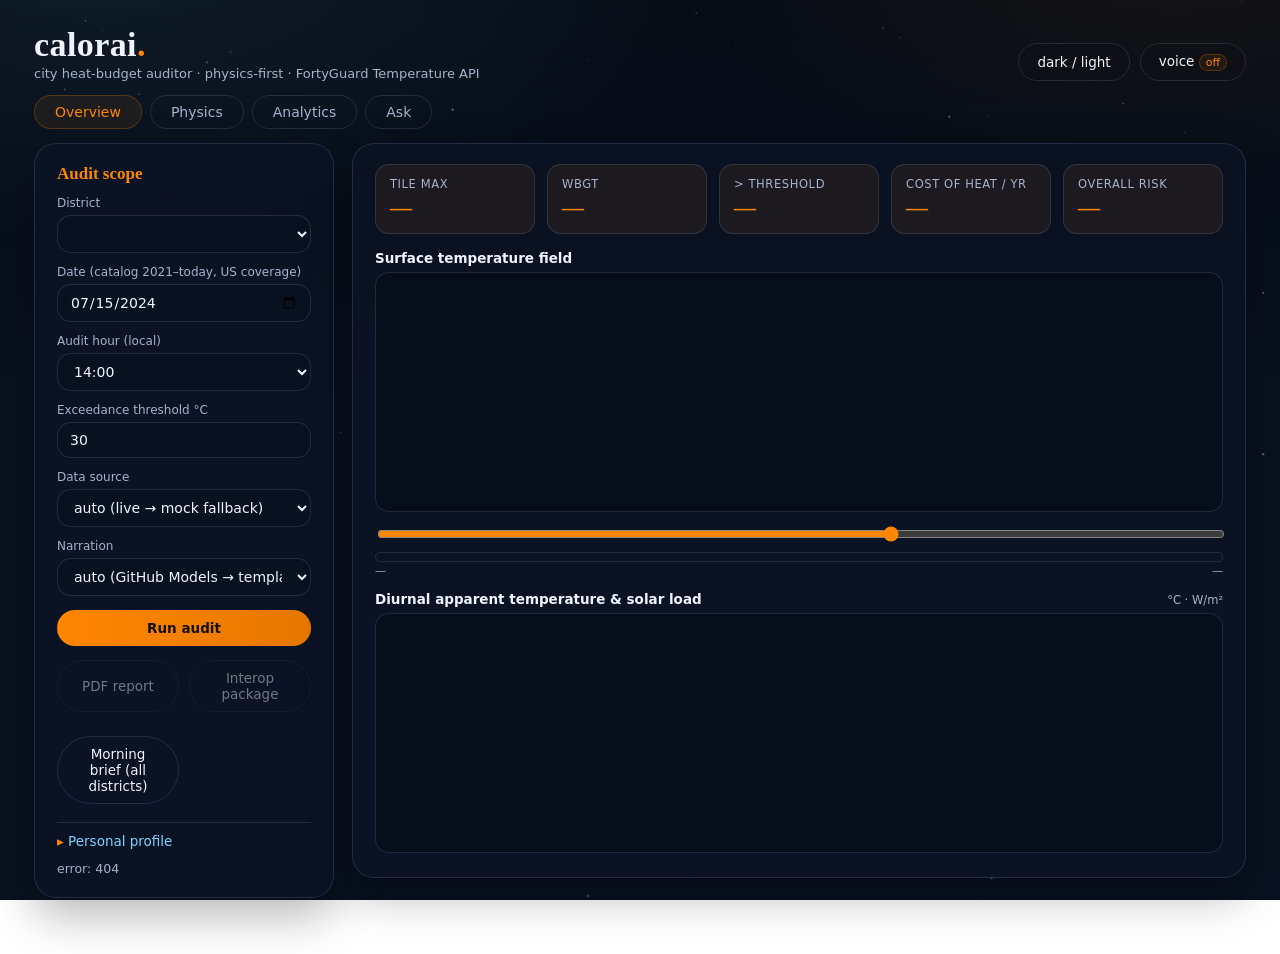
==== ui/index.html @ a7e8d100 "UHI prevalence: where is the island strongest and why analyst/uhi: 5-axis score (intensity 30, exten" ====
<!DOCTYPE html>
<html lang="en" data-theme="dark">
<head>
<meta charset="utf-8">
<meta name="viewport" content="width=device-width, initial-scale=1">
<title>calorai — City Heat-Budget Auditor</title>
<link rel="stylesheet" href="/ui/app.css">
<link rel="icon" href="data:image/svg+xml,<svg xmlns='http://www.w3.org/2000/svg' viewBox='0 0 32 32'><circle cx='16' cy='16' r='13' fill='%23ff8600'/></svg>">
</head>
<body>
<canvas id="starfield" aria-hidden="true"></canvas>

<header class="topbar">
  <div class="brand">
    <h1>calorai<span class="dot">.</span></h1>
    <p class="tagline">city heat-budget auditor · physics-first · FortyGuard Temperature API</p>
  </div>
  <div class="top-actions">
    <button id="theme" class="pill ghost" title="toggle light/dark">dark / light</button>
    <button id="voiceToggle" class="pill ghost" title="spoken answers">voice <span class="pill-badge" id="voiceState">off</span></button>
  </div>
</header>

<nav class="tabs" aria-label="dashboard acts">
  <button class="tab active" data-act="overview">Overview</button>
  <button class="tab" data-act="physics">Physics</button>
  <button class="tab" data-act="analytics">Analytics</button>
  <button class="tab" data-act="ask">Ask</button>
</nav>

<main>
  <section id="act-overview" class="act">
    <aside class="controls panel">
      <h2>Audit scope</h2>
      <label for="district">District</label>
      <select id="district"></select>
      <label for="date">Date (catalog 2021–today, US coverage)</label>
      <input id="date" type="date" value="2024-07-15">
      <label for="hour">Audit hour (local)</label>
      <select id="hour"></select>
      <label for="threshold">Exceedance threshold °C</label>
      <input id="threshold" type="number" min="20" max="50" step="0.5" value="30">
      <label for="source">Data source</label>
      <select id="source">
        <option value="auto">auto (live → mock fallback)</option>
        <option value="mock">mock (offline demo)</option>
      </select>
      <label for="narration">Narration</label>
      <select id="narration">
        <option value="auto">auto (GitHub Models → template)</option>
        <option value="template">template (deterministic)</option>
        <option value="none">none (raw JSON)</option>
      </select>
      <button id="run" class="pill primary">Run audit</button>
      <div class="control-buttons">
        <button id="pdf" class="pill ghost" disabled>PDF report</button>
        <button id="export" class="pill ghost" disabled>Interop package</button>
        <button id="brief" class="pill ghost">Morning brief (all districts)</button>
      </div>
      <details class="profile" id="profilePanel">
        <summary>Personal profile</summary>
        <label for="units">Temperature units</label>
        <select id="units"><option value="c">°C</option><option value="f">°F</option></select>
        <label for="intensity">Work intensity</label>
        <select id="intensity">
          <option value="light">light</option>
          <option value="moderate" selected>moderate</option>
          <option value="heavy">heavy</option>
        </select>
        <label for="homeDistrict">Home district</label>
        <select id="homeDistrict"><option value="">— none —</option></select>
        <p class="hint">Personalizes spoken answers, units, risk framing and defaults. Stored only in this browser.</p>
      </details>
      <div id="status" class="status"></div>
    </aside>
    <div class="stage panel">
      <div class="stat-row">
        <div class="stat"><span class="stat-label">Tile max</span><span class="stat-value" id="sMax">—</span></div>
        <div class="stat"><span class="stat-label">WBGT</span><span class="stat-value" id="sWbgt">—</span></div>
        <div class="stat"><span class="stat-label">> threshold</span><span class="stat-value" id="sHrs">—</span></div>
        <div class="stat"><span class="stat-label">Cost of heat / yr</span><span class="stat-value" id="sCost">—</span></div>
        <div class="stat"><span class="stat-label">Overall risk</span><span class="stat-value" id="sRisk">—</span></div>
      </div>
      <div class="chart-head">
        <span class="chart-title">Surface temperature field</span>
        <span class="chart-note" id="hmLabel"></span>
      </div>
      <canvas id="heatmap" class="chart"></canvas>
      <input id="hmSlider" type="range" min="0" max="23" value="14" class="slider">
      <div class="legend">
        <span class="legend-bar" id="hmLegend"></span>
        <div class="legend-labels"><span id="hmMin">—</span><span id="hmMax">—</span></div>
      </div>
      <div class="chart-head">
        <span class="chart-title">Diurnal apparent temperature & solar load</span>
        <span class="chart-note" id="dNote">°C · W/m²</span>
      </div>
      <canvas id="diurnal" class="chart"></canvas>
    </div>
  </section>

  <section id="act-physics" class="act" hidden>
    <div class="grid-2">
      <div class="panel">
        <div class="chart-head">
          <span class="chart-title">Thermal-wind circulation</span>
          <span class="chart-note" id="circNote"></span>
        </div>
        <canvas id="circulation" class="chart tall"></canvas>
        <div class="kv" id="circKv"></div>
      </div>
      <div class="panel">
        <div class="chart-head"><span class="chart-title">Energy balance at the audit hour</span><span class="chart-note">W/m²</span></div>
        <canvas id="energy" class="chart"></canvas>
        <div class="chart-head"><span class="chart-title">Downburst wet-bulb depression</span><span class="chart-note">24 h · K</span></div>
        <canvas id="downburst" class="chart"></canvas>
      </div>
    </div>
    <div class="panel response-panel">
      <h2>Responder plan</h2>
      <div id="responseBody" class="response-body"></div>
    </div>
  </section>

  <section id="act-analytics" class="act" hidden>
    <div class="grid-2">
      <div class="panel">
        <div class="chart-head"><span class="chart-title">Tile temperature distribution</span><span class="chart-note" id="histNote"></span></div>
        <canvas id="histogram" class="chart"></canvas>
        <div class="kv" id="histKv"></div>
      </div>
      <div class="panel">
        <div class="chart-head"><span class="chart-title">Hourly tile spread</span><span class="chart-note">reconstructed · °C</span></div>
        <canvas id="hourly" class="chart"></canvas>
      </div>
      <div class="panel">
        <div class="chart-head"><span class="chart-title">Radial UHI cross-section</span><span class="chart-note" id="radialNote"></span></div>
        <canvas id="radial" class="chart"></canvas>
      </div>
      <div class="panel">
        <div class="chart-head"><span class="chart-title">Percentiles & outliers</span></div>
        <div id="percentileBody" class="kv-table"></div>
        <div id="anomalyBody" class="anomaly-list"></div>
      </div>
      <div class="panel equity-panel">
        <h2>Heat equity</h2>
        <div id="equityBody" class="kv-table"></div>
      </div>
      <div class="panel" style="border:1.5px solid #c2600a">
        <h2>UHI prevalence — where is the island strongest?</h2>
        <div id="uhiBody" class="kv-table"></div>
        <p class="hint">Intensity (core+mean) 30 · Extent 15 · Distribution 20 · Morphology 15 · Persistence 20 — <a href="/api/uhi" target="_blank" rel="noopener">full ranking /api/uhi</a></p>
      </div>
      <div class="panel">
        <h2>Alerts (Sentinel R1–R11)</h2>
        <div id="alertsBody" class="alerts"></div>
      </div>
      <div class="panel">
        <h2>What-if cool roof (albedo 0.50 on hottest 20%)</h2>
        <div id="whatifBody" class="kv-table"></div>
      </div>
      <div class="panel">
        <h2>Work-rest schedule (24h WBGT → OSHA)</h2>
        <div id="scheduleBody" class="kv-table"></div>
      </div>
      <div class="panel">
        <h2>Synoptic risk — heat-wave / dome / fire weather</h2>
        <div id="synopticBody" class="kv-table"></div>
        <canvas id="synopticChart" class="chart"></canvas>
      </div>
      <div class="panel">
        <h2>Street-level landcover evidence</h2>
        <div id="landcoverBody" class="kv-table"></div>
      </div>
      <div class="panel">
        <h2>Elevation & lapse correction</h2>
        <div id="elevationBody" class="kv-table"></div>
      </div>
      <div class="panel">
        <h2>3D terrain — Re:Earth free (toggle 2.5D Phoenix / 3D Manhattan)</h2>
        <div style="display:flex;gap:8px;margin-bottom:8px">
          <button id="modeMaplibre" class="pill primary">2.5D (Phoenix)</button>
          <button id="modeCesium" class="pill ghost">3D Globe (Manhattan)</button>
        </div>
        <div id="terrainBody" class="kv-table"></div>
        <canvas id="terrainPreview" class="chart" style="height:180px"></canvas>
        <p class="hint">MapLibre raster-dem + Cesium quantized-mesh both from https://terrain.reearth.land — no Google key. Heat drape is the FortyGuard tcm field.</p>
      </div>
      <div class="panel">
        <h2>Flight overlay — ISA + density altitude + geostrophic thermal wind</h2>
        <div id="flightBody" class="kv-table"></div>
      </div>
    </div>
  </section>

  <section id="act-ask" class="act" hidden>
    <div class="panel chat-panel">
      <h2>Ask the agent</h2>
      <div id="chatLog" class="chat-log"></div>
      <div class="chat-input-row">
        <textarea id="ask" rows="2" placeholder="plan tomorrow for Maryvale — misting, worker risk, wind, cost"></textarea>
        <button id="mic" class="pill ghost mic" title="voice input" aria-label="voice input">🎙</button>
        <button id="askbtn" class="pill primary">Ask</button>
      </div>
      <div id="tracePanel" class="trace hidden"></div>
      <p class="hint" id="voiceHint"></p>
    </div>
  </section>
</main>

<footer class="foot"><span id="provenance"></span></footer>

<script src="/ui/app.js"></script>
</body>
</html>
---- ui/app.css ----
/* calorai — design language ported from Philosophiae_Quanta
   (dark navy, glass panels, serif display, cyan/amber accents,
   starfield, pills, fade-up). Vanilla CSS: no framework, no CDN. */

:root {
  --bg: #08111f;
  --bg-deep: #050b15;
  --fg: #eff4ff;
  --panel: rgba(12, 20, 37, 0.82);
  --line: rgba(145, 168, 214, 0.18);
  --muted: #a7b3cc;
  --accent: #7dd3fc;
  --amber: #ff8600;
  --amber-hover: #e67800;
  --amber-subtle: rgba(255, 134, 0, 0.08);
  --amber-line: rgba(255, 134, 0, 0.25);
  --ok: #4cd98d;
  --hot: #ff5d5d;
  --font-display: Georgia, "Times New Roman", serif;
  --font-body: ui-sans-serif, system-ui, "Segoe UI", sans-serif;
  --radius: 22px;
  --radius-sm: 14px;
}

html[data-theme="light"] {
  --bg: #eef2f8;
  --bg-deep: #e3eaf4;
  --fg: #16283f;
  --panel: rgba(255, 255, 255, 0.78);
  --line: rgba(30, 58, 95, 0.16);
  --muted: #5a6a7a;
  --amber-subtle: rgba(255, 134, 0, 0.1);
}

* { box-sizing: border-box; }

html, body { height: 100%; }

body {
  margin: 0;
  font-family: var(--font-body);
  color: var(--fg);
  background:
    radial-gradient(1100px 550px at 8% -10%, rgba(125, 211, 252, 0.10), transparent 60%),
    radial-gradient(950px 480px at 92% -8%, rgba(255, 134, 0, 0.08), transparent 55%),
    linear-gradient(180deg, var(--bg-deep), var(--bg) 45%);
  background-attachment: fixed;
  min-height: 100vh;
}

#starfield {
  position: fixed;
  inset: 0;
  z-index: 0;
  pointer-events: none;
}

main, header, nav, footer { position: relative; z-index: 1; }

/* ------------------------------------------------------------- topbar */

.topbar {
  display: flex;
  align-items: flex-end;
  justify-content: space-between;
  gap: 16px;
  padding: 26px 34px 14px;
  flex-wrap: wrap;
}

.brand h1 {
  margin: 0;
  font-family: var(--font-display);
  font-size: 34px;
  font-weight: 600;
  letter-spacing: 0.4px;
  color: var(--fg);
}

.brand h1 .dot { color: var(--amber); }

.tagline { margin: 2px 0 0; color: var(--muted); font-size: 13px; }

.top-actions { display: flex; gap: 10px; }

/* --------------------------------------------------------------- pills */

.pill {
  border: 1px solid var(--line);
  border-radius: 999px;
  padding: 9px 18px;
  font-size: 13.5px;
  font-family: var(--font-body);
  color: var(--fg);
  background: var(--panel);
  backdrop-filter: blur(12px);
  cursor: pointer;
  transition: border-color 0.2s, background 0.2s, transform 0.1s;
}

.pill:hover { border-color: var(--amber-line); }

.pill:active { transform: scale(0.98); }

.pill.primary {
  background: linear-gradient(90deg, var(--amber), var(--amber-hover));
  border-color: transparent;
  color: #14100a;
  font-weight: 700;
}

.pill.primary:hover { filter: brightness(1.06); }

.pill.primary:disabled, .pill.ghost:disabled { opacity: 0.45; cursor: wait; }

.pill.ghost { background: transparent; }

.pill-badge {
  display: inline-block;
  min-width: 26px;
  padding: 1px 6px;
  border-radius: 999px;
  font-size: 11px;
  background: var(--amber-subtle);
  color: var(--amber);
  border: 1px solid var(--amber-line);
  text-align: center;
}

/* ---------------------------------------------------------------- tabs */

.tabs {
  display: flex;
  gap: 8px;
  padding: 0 34px 14px;
}

.tab {
  border: 1px solid var(--line);
  border-radius: 999px;
  padding: 8px 20px;
  background: transparent;
  color: var(--muted);
  font-size: 14px;
  font-family: var(--font-body);
  cursor: pointer;
  transition: all 0.2s;
}

.tab:hover { color: var(--fg); }

.tab.active {
  background: var(--amber-subtle);
  border-color: var(--amber-line);
  color: var(--amber);
}

/* --------------------------------------------------------------- panels */

main { padding: 0 34px 30px; }

.panel {
  background: var(--panel);
  border: 1px solid var(--line);
  border-radius: var(--radius);
  padding: 20px 22px;
  backdrop-filter: blur(18px);
  -webkit-backdrop-filter: blur(18px);
  box-shadow: 0 18px 46px rgba(0, 0, 0, 0.28);
  animation: fadeUp 0.45s ease both;
}

@keyframes fadeUp {
  from { opacity: 0; transform: translateY(10px); }
  to { opacity: 1; transform: none; }
}

.panel h2 {
  margin: 0 0 12px;
  font-family: var(--font-display);
  font-size: 17px;
  font-weight: 600;
  color: var(--amber);
}

#act-overview { display: grid; grid-template-columns: 300px 1fr; gap: 18px; align-items: start; }

.grid-2 { display: grid; grid-template-columns: 1fr 1fr; gap: 18px; align-items: start; }

@media (max-width: 1024px) {
  #act-overview, .grid-2 { grid-template-columns: 1fr; }
}

/* -------------------------------------------------------------- controls */

.controls label {
  display: block;
  font-size: 12px;
  color: var(--muted);
  margin: 12px 0 5px;
}

.controls select, .controls input, .chat-input-row textarea {
  width: 100%;
  padding: 9px 12px;
  border-radius: var(--radius-sm);
  border: 1px solid var(--line);
  background: rgba(8, 17, 31, 0.55);
  color: var(--fg);
  font-size: 14px;
  font-family: var(--font-body);
}

html[data-theme="light"] .controls select,
html[data-theme="light"] .controls input,
html[data-theme="light"] .chat-input-row textarea { background: rgba(255, 255, 255, 0.7); }

.controls button { width: 100%; margin-top: 14px; }

.control-buttons { display: grid; grid-template-columns: 1fr 1fr; gap: 10px; }

.control-buttons .pill { margin-top: 14px; width: 100%; }

details.profile { margin-top: 18px; border-top: 1px solid var(--line); padding-top: 10px; }

details.profile summary {
  cursor: pointer;
  color: var(--accent);
  font-size: 13.5px;
  list-style: none;
}

details.profile summary::before { content: "▸ "; color: var(--amber); }

details.profile[open] summary::before { content: "▾ "; }

.hint { color: var(--muted); font-size: 12px; line-height: 1.5; margin: 10px 0 0; }

.status { min-height: 16px; margin-top: 12px; font-size: 12.5px; color: var(--muted); }

/* ---------------------------------------------------------------- stats */

.stat-row {
  display: grid;
  grid-template-columns: repeat(5, 1fr);
  gap: 12px;
  margin-bottom: 16px;
}

.stat {
  border: 1px solid var(--line);
  border-radius: var(--radius-sm);
  padding: 12px 14px;
  background: var(--amber-subtle);
  display: flex;
  flex-direction: column;
  gap: 4px;
}

.stat-label { font-size: 11.5px; color: var(--muted); text-transform: uppercase; letter-spacing: 0.6px; }

.stat-value {
  font-family: var(--font-display);
  font-size: 22px;
  color: var(--amber);
  font-weight: 600;
}

@media (max-width: 640px) { .stat-row { grid-template-columns: 1fr 1fr; } }

/* ---------------------------------------------------------------- charts */

.chart-head {
  display: flex;
  justify-content: space-between;
  align-items: baseline;
  margin: 14px 0 6px;
  gap: 10px;
}

.chart-title { font-size: 13.5px; color: var(--fg); font-weight: 600; }

.chart-note { font-size: 11.5px; color: var(--muted); }

.chart {
  width: 100%;
  height: 240px;
  border: 1px solid var(--line);
  border-radius: var(--radius-sm);
  background: rgba(5, 11, 21, 0.5);
}

.chart.tall { height: 300px; }

html[data-theme="light"] .chart { background: rgba(255, 255, 255, 0.6); }

.slider {
  width: 100%;
  accent-color: var(--amber);
  margin-top: 10px;
}

.legend { margin-top: 6px; }

.legend-bar {
  display: block;
  height: 10px;
  border-radius: 999px;
  border: 1px solid var(--line);
}

.legend-labels { display: flex; justify-content: space-between; font-size: 11px; color: var(--muted); margin-top: 2px; }

/* ------------------------------------------------------------------- kv */

.kv { margin-top: 12px; font-size: 13px; display: grid; gap: 4px; }

.kv div { display: flex; justify-content: space-between; gap: 12px; border-bottom: 1px dashed var(--line); padding: 3px 0; }

.kv b { color: var(--fg); font-weight: 600; text-align: right; }

.kv-table { font-size: 13px; display: grid; gap: 4px; }

.kv-table div { display: flex; justify-content: space-between; gap: 12px; border-bottom: 1px dashed var(--line); padding: 3px 0; }

.kv-table b { color: var(--fg); font-weight: 600; text-align: right; }

/* ------------------------------------------------------------- response */

.response-body { display: grid; gap: 12px; grid-template-columns: 1fr 1fr; }

@media (max-width: 1024px) { .response-body { grid-template-columns: 1fr; } }

.response-card {
  border: 1px solid var(--line);
  border-radius: var(--radius-sm);
  padding: 14px 16px;
  background: rgba(5, 11, 21, 0.4);
}

.response-card h3 { margin: 0 0 8px; font-size: 14px; color: var(--accent); }

.response-card p { margin: 4px 0; font-size: 13px; line-height: 1.5; }

/* -------------------------------------------------------------- anomaly */

.anomaly-list { margin-top: 12px; font-size: 12.5px; display: grid; gap: 4px; }

.anomaly-list .row { display: flex; justify-content: space-between; border-bottom: 1px dashed var(--line); padding: 3px 0; }

.anomaly-list .why { color: var(--muted); font-size: 11.5px; }

.alerts { display: grid; gap: 8px; }

.alert {
  border: 1px solid var(--line);
  border-left: 3px solid var(--amber);
  border-radius: 10px;
  padding: 8px 12px;
  font-size: 12.5px;
  line-height: 1.45;
}

.alert .sev { font-weight: 700; color: var(--amber); }

/* ----------------------------------------------------------------- chat */

.chat-panel { display: flex; flex-direction: column; min-height: 560px; }

.chat-log { flex: 1; overflow-y: auto; max-height: 480px; display: flex; flex-direction: column; gap: 10px; padding: 4px 2px 14px; }

.bubble {
  max-width: 86%;
  padding: 11px 15px;
  border-radius: var(--radius-sm);
  font-size: 13.5px;
  line-height: 1.55;
  white-space: normal;
  overflow-wrap: anywhere;
}

.bubble.user {
  align-self: flex-end;
  background: var(--amber-subtle);
  border: 1px solid var(--amber-line);
  color: var(--fg);
}

.bubble.agent {
  align-self: flex-start;
  background: rgba(5, 11, 21, 0.5);
  border: 1px solid var(--line);
  color: var(--fg);
}

.bubble h1, .bubble h2, .bubble h3 { color: var(--amber); margin: 0.8em 0 0.3em; font-size: 15px; }

.bubble table { border-collapse: collapse; width: 100%; margin: 8px 0; font-size: 12.5px; }

.bubble th, .bubble td { border: 1px solid var(--line); padding: 4px 8px; text-align: left; }

.bubble blockquote { border-left: 3px solid var(--amber); margin: 8px 0; padding: 2px 10px; color: var(--muted); }

.bubble strong { color: var(--fg); }

.chat-input-row { display: grid; grid-template-columns: 1fr auto auto; gap: 10px; align-items: end; }

.chat-input-row textarea { resize: vertical; min-height: 52px; }

.chat-input-row .pill { width: auto; margin: 0; padding: 11px 18px; }

.mic { font-size: 16px; }

.mic.listening {
  background: var(--hot);
  color: #fff;
  border-color: transparent;
  animation: pulse 1.1s ease infinite;
}

@keyframes pulse {
  0%, 100% { box-shadow: 0 0 0 0 rgba(255, 93, 93, 0.5); }
  50% { box-shadow: 0 0 0 9px rgba(255, 93, 93, 0); }
}

.trace { margin-top: 12px; font-size: 12px; }

.trace table { width: 100%; border-collapse: collapse; font-size: 11.5px; }

.trace th, .trace td { border: 1px solid var(--line); padding: 3px 8px; text-align: left; color: var(--muted); }

.trace .ok { color: var(--ok); } .trace .err { color: var(--hot); }

.trace.hidden { display: none; }

/* ------------------------------------------------------------------ misc */

.caret {
  display: inline-block;
  width: 7px;
  height: 14px;
  background: var(--amber);
  vertical-align: -2px;
  margin-left: 2px;
  animation: blink 0.9s steps(1) infinite;
}

@keyframes blink { 50% { opacity: 0; } }

.foot {
  padding: 0 34px 26px;
  font-size: 11.5px;
  color: var(--muted);
  line-height: 1.6;
}

.spinner {
  display: inline-block;
  width: 15px;
  height: 15px;
  border: 2px solid var(--line);
  border-top-color: var(--amber);
  border-radius: 50%;
  animation: spin 0.8s linear infinite;
  vertical-align: -2px;
}

@keyframes spin { to { transform: rotate(360deg); } }
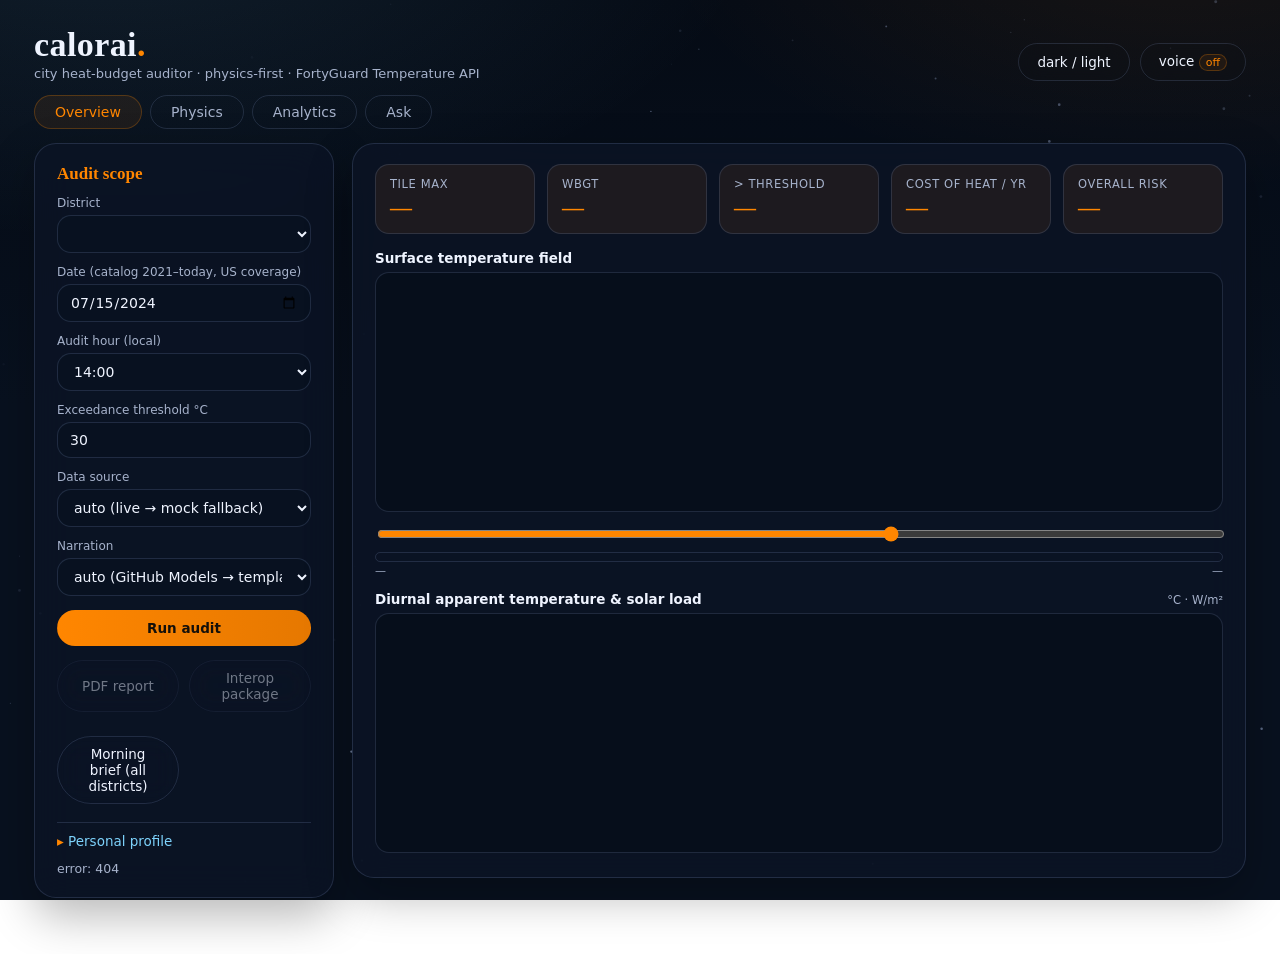
==== commit 077d2d7c: "Geomorphology + Great Lake evaporative cooling (attract with lake lever + 3D canyon) geomorphology (" ====
--- a/ui/index.html
+++ b/ui/index.html
@@ -152,7 +152,7 @@
         <p class="hint">Intensity (core+mean) 30 · Extent 15 · Distribution 20 · Morphology 15 · Persistence 20 — <a href="/api/uhi" target="_blank" rel="noopener">full ranking /api/uhi</a></p>
       </div>
       <div class="panel">
-        <h2>Alerts (Sentinel R1–R11)</h2>
+        <h2>Alerts (Sentinel R1–R13)</h2>
         <div id="alertsBody" class="alerts"></div>
       </div>
       <div class="panel">
@@ -190,6 +190,14 @@
         <h2>Flight overlay — ISA + density altitude + geostrophic thermal wind</h2>
         <div id="flightBody" class="kv-table"></div>
       </div>
+      <div class="panel">
+        <h2>Geomorphology — landform + pooling vs ventilation</h2>
+        <div id="geoBody" class="kv-table"></div>
+      </div>
+      <div class="panel">
+        <h2>Great Lake — lake-detected breeze + evaporative cooling lever</h2>
+        <div id="lakeBody" class="kv-table"></div>
+      </div>
     </div>
   </section>
 
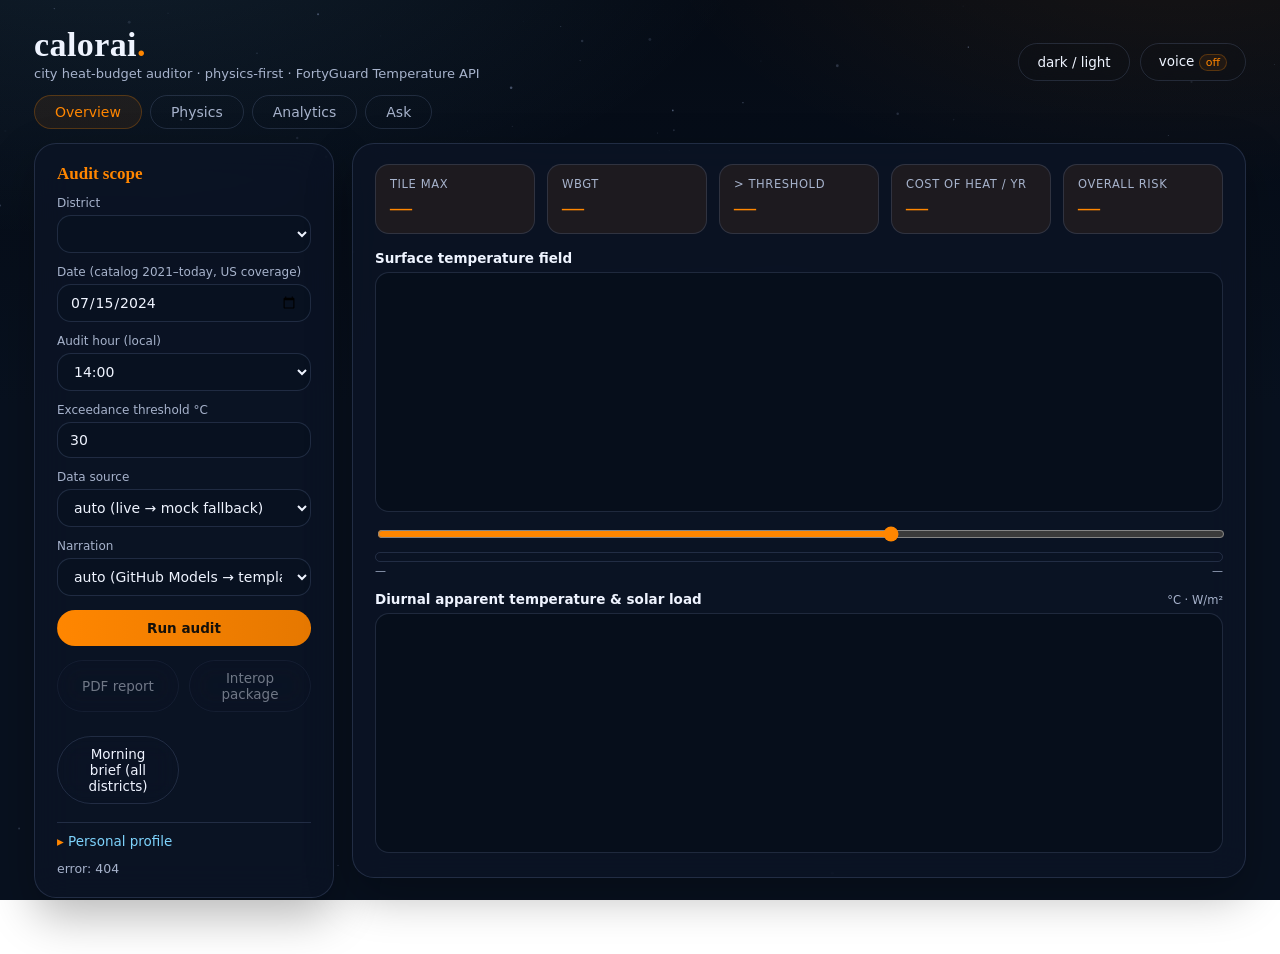
==== commit 9194e783: "Complete time machine and resilience features" ====
--- a/ui/index.html
+++ b/ui/index.html
@@ -151,6 +151,24 @@
         <div id="uhiBody" class="kv-table"></div>
         <p class="hint">Intensity (core+mean) 30 · Extent 15 · Distribution 20 · Morphology 15 · Persistence 20 — <a href="/api/uhi" target="_blank" rel="noopener">full ranking /api/uhi</a></p>
       </div>
+      <div class="panel" style="border:1.5px solid #7dd3fc">
+        <h2>Heat Time-Machine — past / present / future / what-if</h2>
+        <div id="tmBody" class="kv-table"></div>
+        <div style="display:flex;gap:6px;margin-top:6px"><button class="pill ghost" onclick="document.getElementById('district').value='phoenix'; runAudit()">Phoenix</button><span class="hint">slider: past (2024-07-15 live) → present (mock) → future (forecast) → what-if (cool roof -ΔT)</span></div>
+      </div>
+      <div class="panel" style="border:1.5px solid #4a7a5a">
+        <h2>Community Resilience OS — 0-100</h2>
+        <div id="resilienceBody" class="kv-table"></div>
+        <p class="hint">Text “HEAT” to check my block → <a href="#" onclick="navigator.geolocation.getCurrentPosition(p=>fetch('/api/citizen/report',{method:'POST',headers:{'Content-Type':'application/json'},body:JSON.stringify({lat:p.coords.latitude,lon:p.coords.longitude,district:document.getElementById('district').value})}).then(r=>r.json()).then(j=>alert('Reported '+j.id))); return false;">Report heat here (geolocation → 3D dot)</a> · <a href="/api/citizen/mesh" target="_blank">mesh /api/citizen/mesh</a></p>
+      </div>
+      <div class="panel">
+        <h2>Carbon & Grid Twin — kWh → CO₂ + peak MW</h2>
+        <div id="carbonBody" class="kv-table"></div>
+      </div>
+      <div class="panel">
+        <h2>Citizen Heat Mesh — crowdsourced dots</h2>
+        <div id="citizenBody" class="kv-table"></div>
+      </div>
       <div class="panel">
         <h2>Alerts (Sentinel R1–R13)</h2>
         <div id="alertsBody" class="alerts"></div>
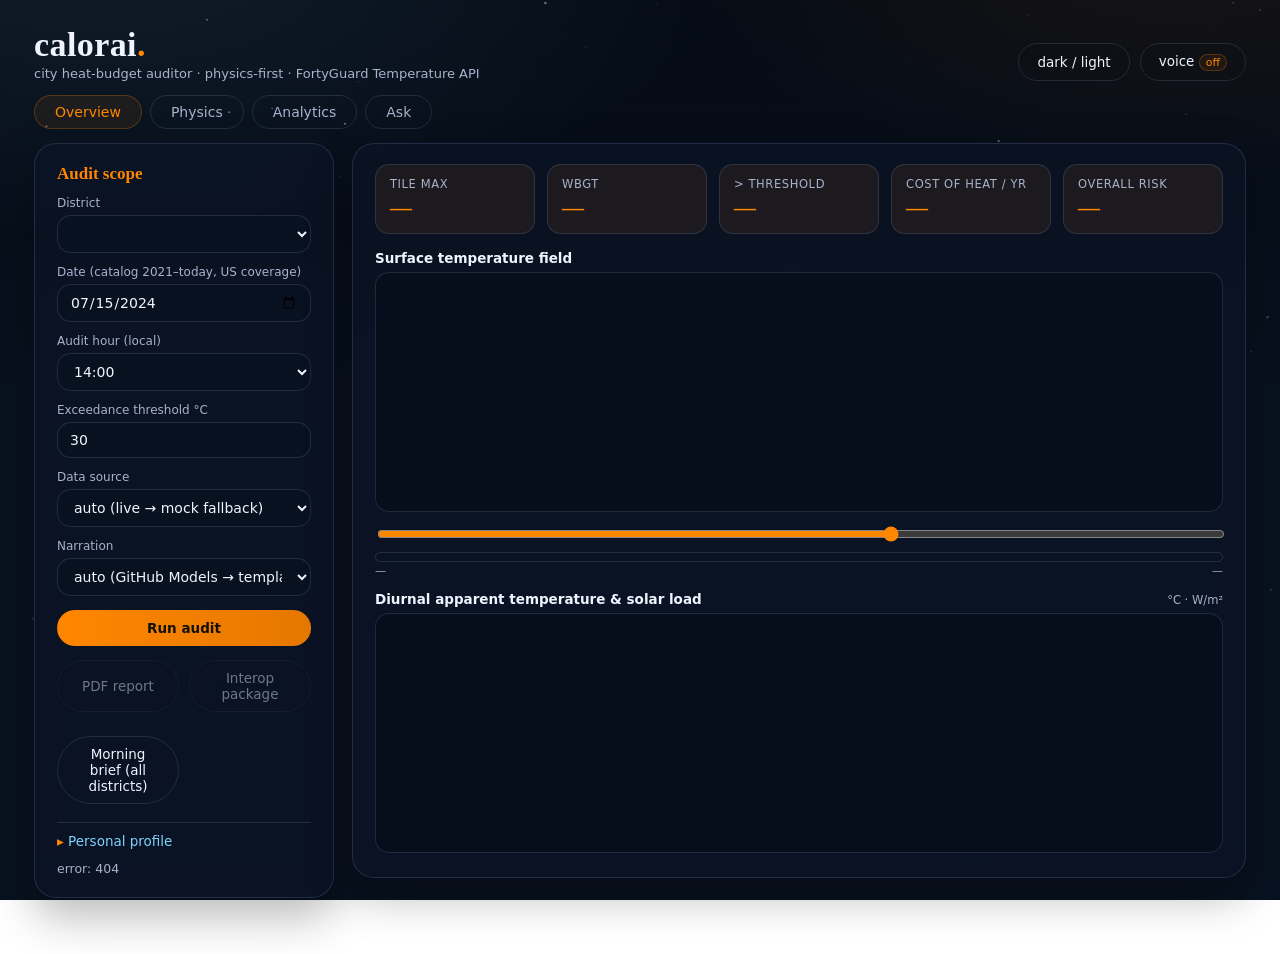
==== commit dba9e16c: "Time-Machine slider scrubs heatmap GIF and 2.5D/3D drape - tmSlider (0 Past / 1 Present / 2 Future /" ====
--- a/ui/index.html
+++ b/ui/index.html
@@ -154,7 +154,11 @@
       <div class="panel" style="border:1.5px solid #7dd3fc">
         <h2>Heat Time-Machine — past / present / future / what-if</h2>
         <div id="tmBody" class="kv-table"></div>
-        <div style="display:flex;gap:6px;margin-top:6px"><button class="pill ghost" onclick="document.getElementById('district').value='phoenix'; runAudit()">Phoenix</button><span class="hint">slider: past (2024-07-15 live) → present (mock) → future (forecast) → what-if (cool roof -ΔT)</span></div>
+        <label for="tmSlider" class="hint">Scrub time — past → present → future → what-if (animates the heatmap GIF and 2.5D/3D drape)</label>
+        <input id="tmSlider" type="range" min="0" max="3" value="1" step="1" style="width:100%;margin:6px 0">
+        <div style="display:flex;justify-content:space-between;font-size:11px;opacity:0.7"><span>Past</span><span>Present</span><span>Future</span><span>What-if</span></div>
+        <canvas id="tmPreview" class="chart" style="height:160px"></canvas>
+        <div style="display:flex;gap:6px;margin-top:6px"><button class="pill ghost" onclick="document.getElementById('district').value='phoenix'; runAudit()">Phoenix</button><span class="hint">GIF below scrubs with the slider; heatmap tiles update via /api/analysis?district=…</span></div>
       </div>
       <div class="panel" style="border:1.5px solid #4a7a5a">
         <h2>Community Resilience OS — 0-100</h2>
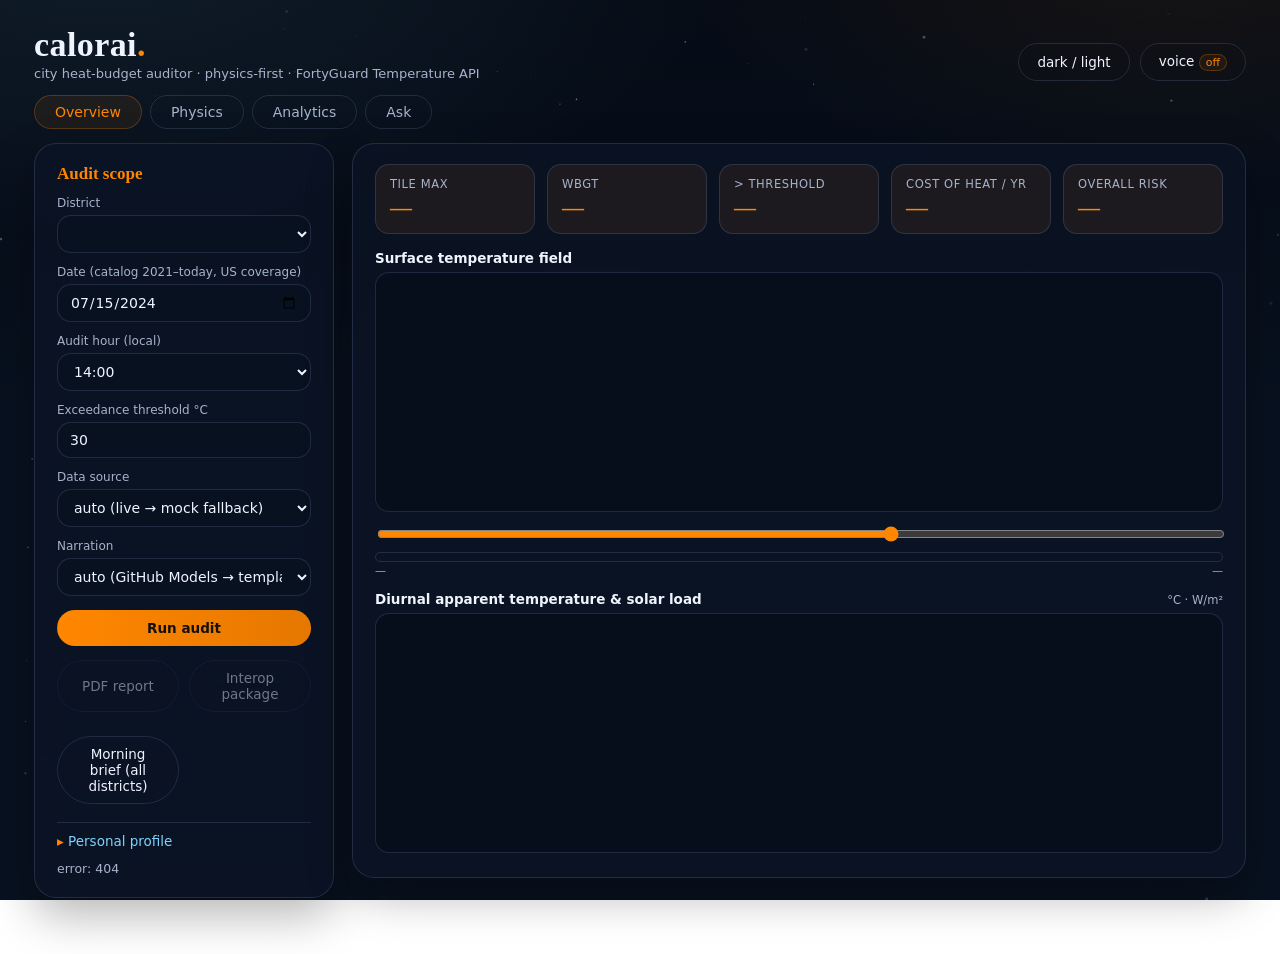
==== commit ec83d1d1: "Grand ideas: heatwave residential vs industrial + pollutants + teaser 3D MIT video heatwave_landuse " ====
--- a/ui/index.html
+++ b/ui/index.html
@@ -174,7 +174,7 @@
         <div id="citizenBody" class="kv-table"></div>
       </div>
       <div class="panel">
-        <h2>Alerts (Sentinel R1–R13)</h2>
+        <h2>Alerts (Sentinel R1–R15)</h2>
         <div id="alertsBody" class="alerts"></div>
       </div>
       <div class="panel">
@@ -220,6 +220,14 @@
         <h2>Great Lake — lake-detected breeze + evaporative cooling lever</h2>
         <div id="lakeBody" class="kv-table"></div>
       </div>
+      <div class="panel" style="border:1.5px solid #e67e22">
+        <h2>Heatwave — residential vs industrial</h2>
+        <div id="heatwaveBody" class="kv-table"></div>
+      </div>
+      <div class="panel" style="border:1.5px solid #8e44ad">
+        <h2>Chemical — industrial pollutants from heat signatures</h2>
+        <div id="pollutantsBody" class="kv-table"></div>
+      </div>
     </div>
   </section>
 
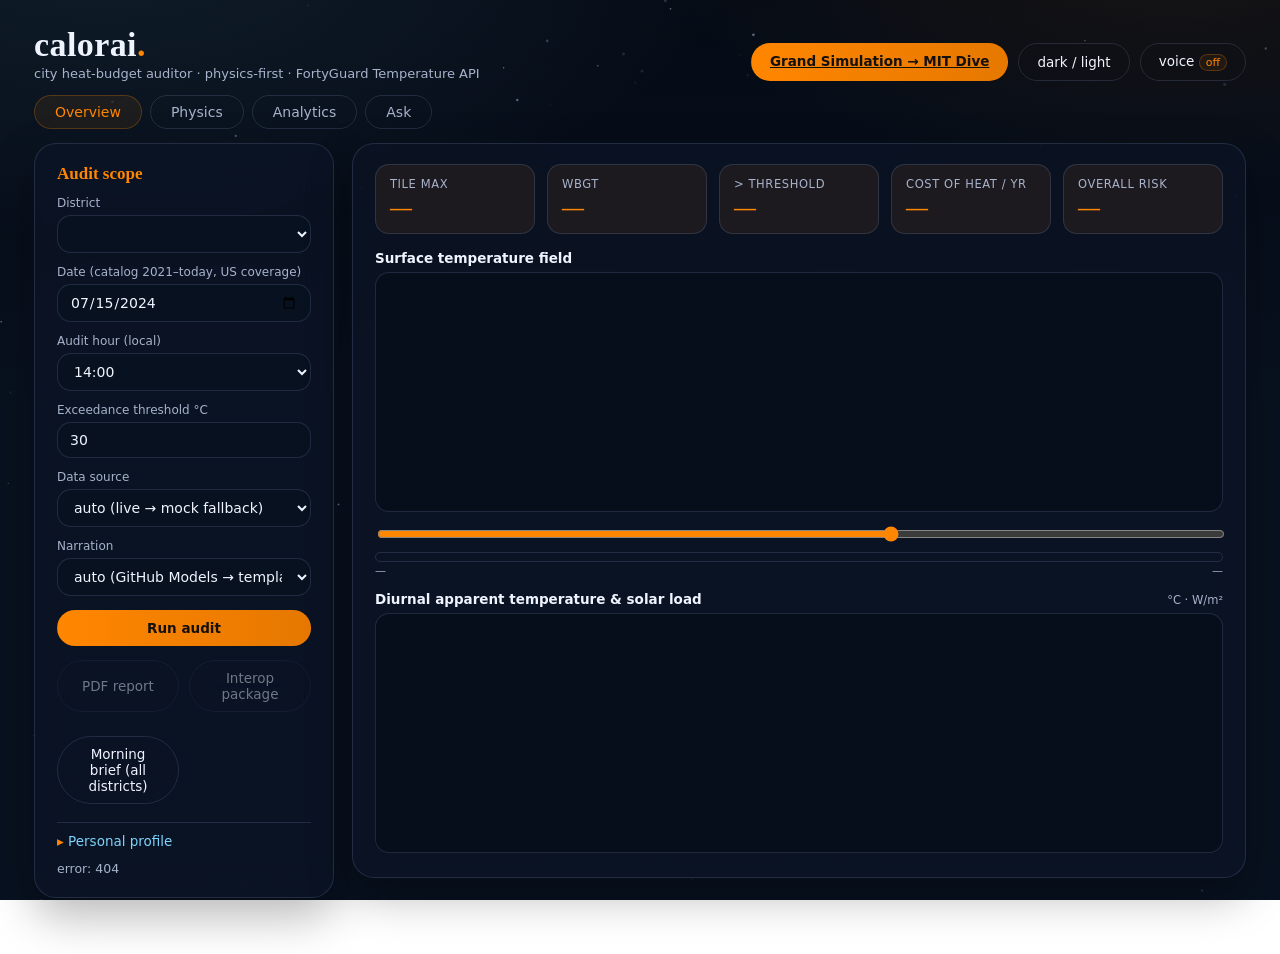
==== commit f68d6c1c: "Grand simulation: heatmap embedded to roads/buildings + wind corridors continuous flow + 3D dive - u" ====
--- a/ui/index.html
+++ b/ui/index.html
@@ -16,6 +16,7 @@
     <p class="tagline">city heat-budget auditor · physics-first · FortyGuard Temperature API</p>
   </div>
   <div class="top-actions">
+    <a href="/ui/grand-simulation.html" class="pill primary" target="_blank" rel="noopener" title="Grand simulation: MIT dive with heat + wind corridors">Grand Simulation → MIT Dive</a>
     <button id="theme" class="pill ghost" title="toggle light/dark">dark / light</button>
     <button id="voiceToggle" class="pill ghost" title="spoken answers">voice <span class="pill-badge" id="voiceState">off</span></button>
   </div>
@@ -220,6 +221,11 @@
         <h2>Great Lake — lake-detected breeze + evaporative cooling lever</h2>
         <div id="lakeBody" class="kv-table"></div>
       </div>
+      <div class="panel" style="border:1.5px solid #2980b9">
+        <h2>Wind corridors — city square ventilation (Forma-inspired)</h2>
+        <div id="windCorridorBody" class="kv-table"></div>
+        <p class="hint">Comfort: sitting &lt;2.5 m/s, standing 2.5–3.9, strolling 3.9–6.0, uncomfortable &gt;6 · Streamlines by importance, rose like Forma 35% south · <a href="/ui/grand-simulation.html" target="_blank">see Grand Simulation</a></p>
+      </div>
       <div class="panel" style="border:1.5px solid #e67e22">
         <h2>Heatwave — residential vs industrial</h2>
         <div id="heatwaveBody" class="kv-table"></div>
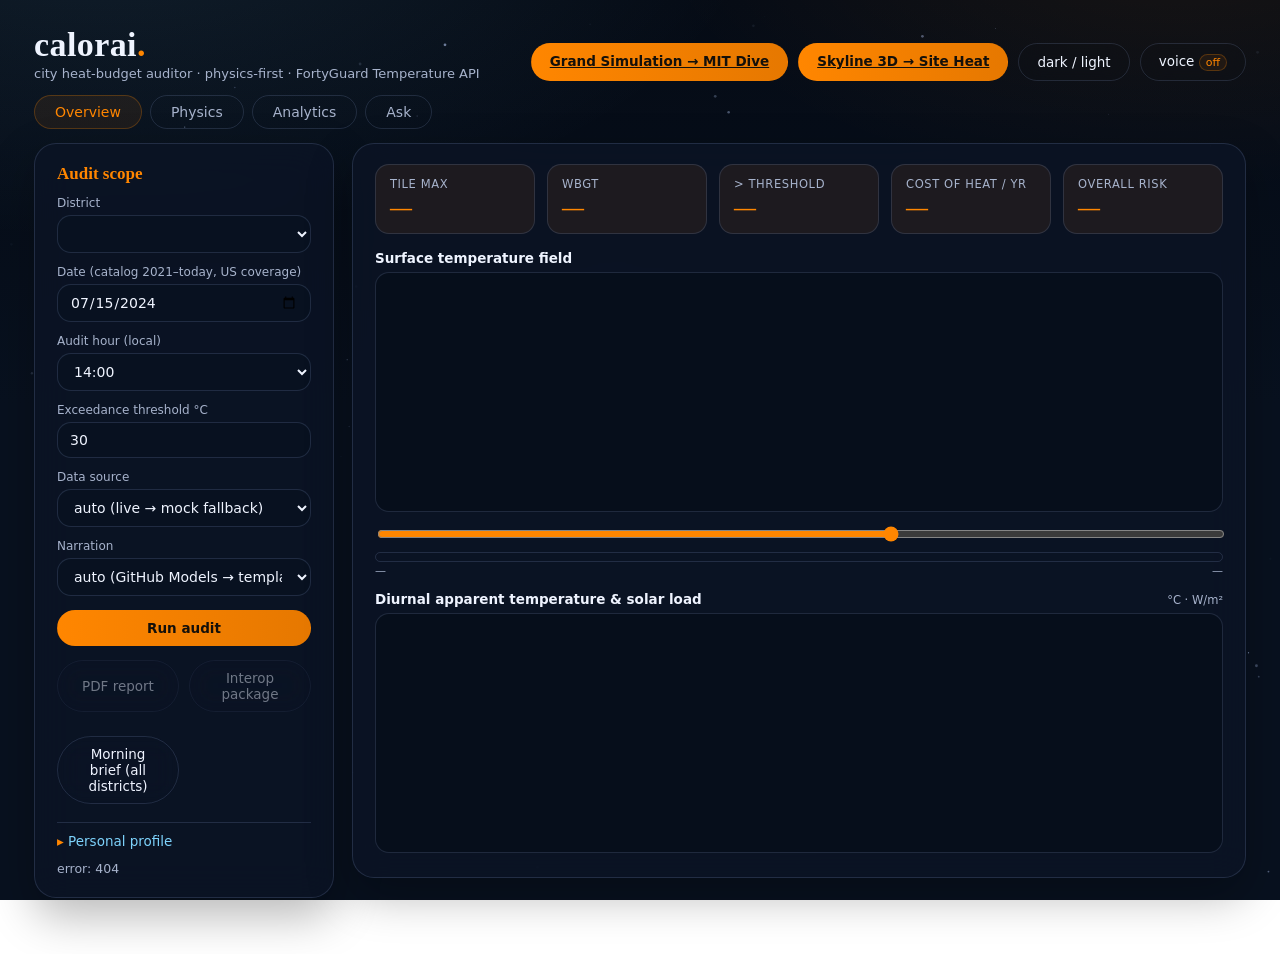
==== commit 924e59c1: "Skyline 3D: site-scale heat aligned to streets/buildings, small high-res active circle - ui/skyline-" ====
--- a/ui/index.html
+++ b/ui/index.html
@@ -17,6 +17,7 @@
   </div>
   <div class="top-actions">
     <a href="/ui/grand-simulation.html" class="pill primary" target="_blank" rel="noopener" title="Grand simulation: MIT dive with heat + wind corridors">Grand Simulation → MIT Dive</a>
+    <a href="/ui/skyline-3d.html" class="pill primary" target="_blank" rel="noopener" title="Skyline 3D: site-scale heat aligned to streets/buildings, small high-res active circle">Skyline 3D → Site Heat</a>
     <button id="theme" class="pill ghost" title="toggle light/dark">dark / light</button>
     <button id="voiceToggle" class="pill ghost" title="spoken answers">voice <span class="pill-badge" id="voiceState">off</span></button>
   </div>
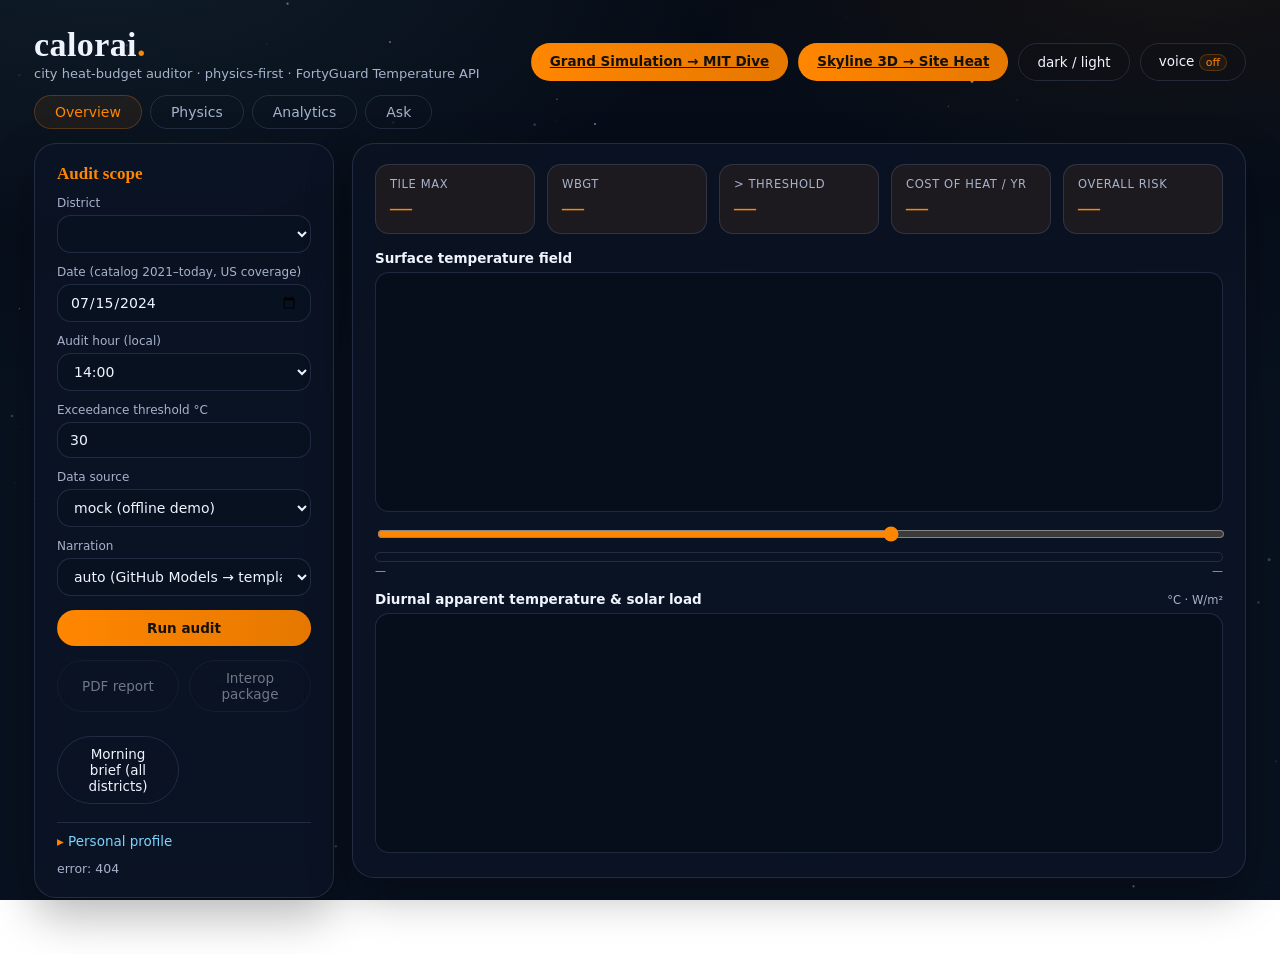
==== commit 33bf33ea: "Fix blank UI: auto/live -> mock fallback for /api/analysis (live 500 or catalog lag), default UI sou" ====
--- a/ui/index.html
+++ b/ui/index.html
@@ -44,8 +44,8 @@
       <input id="threshold" type="number" min="20" max="50" step="0.5" value="30">
       <label for="source">Data source</label>
       <select id="source">
+        <option value="mock" selected>mock (offline demo)</option>
         <option value="auto">auto (live → mock fallback)</option>
-        <option value="mock">mock (offline demo)</option>
       </select>
       <label for="narration">Narration</label>
       <select id="narration">
